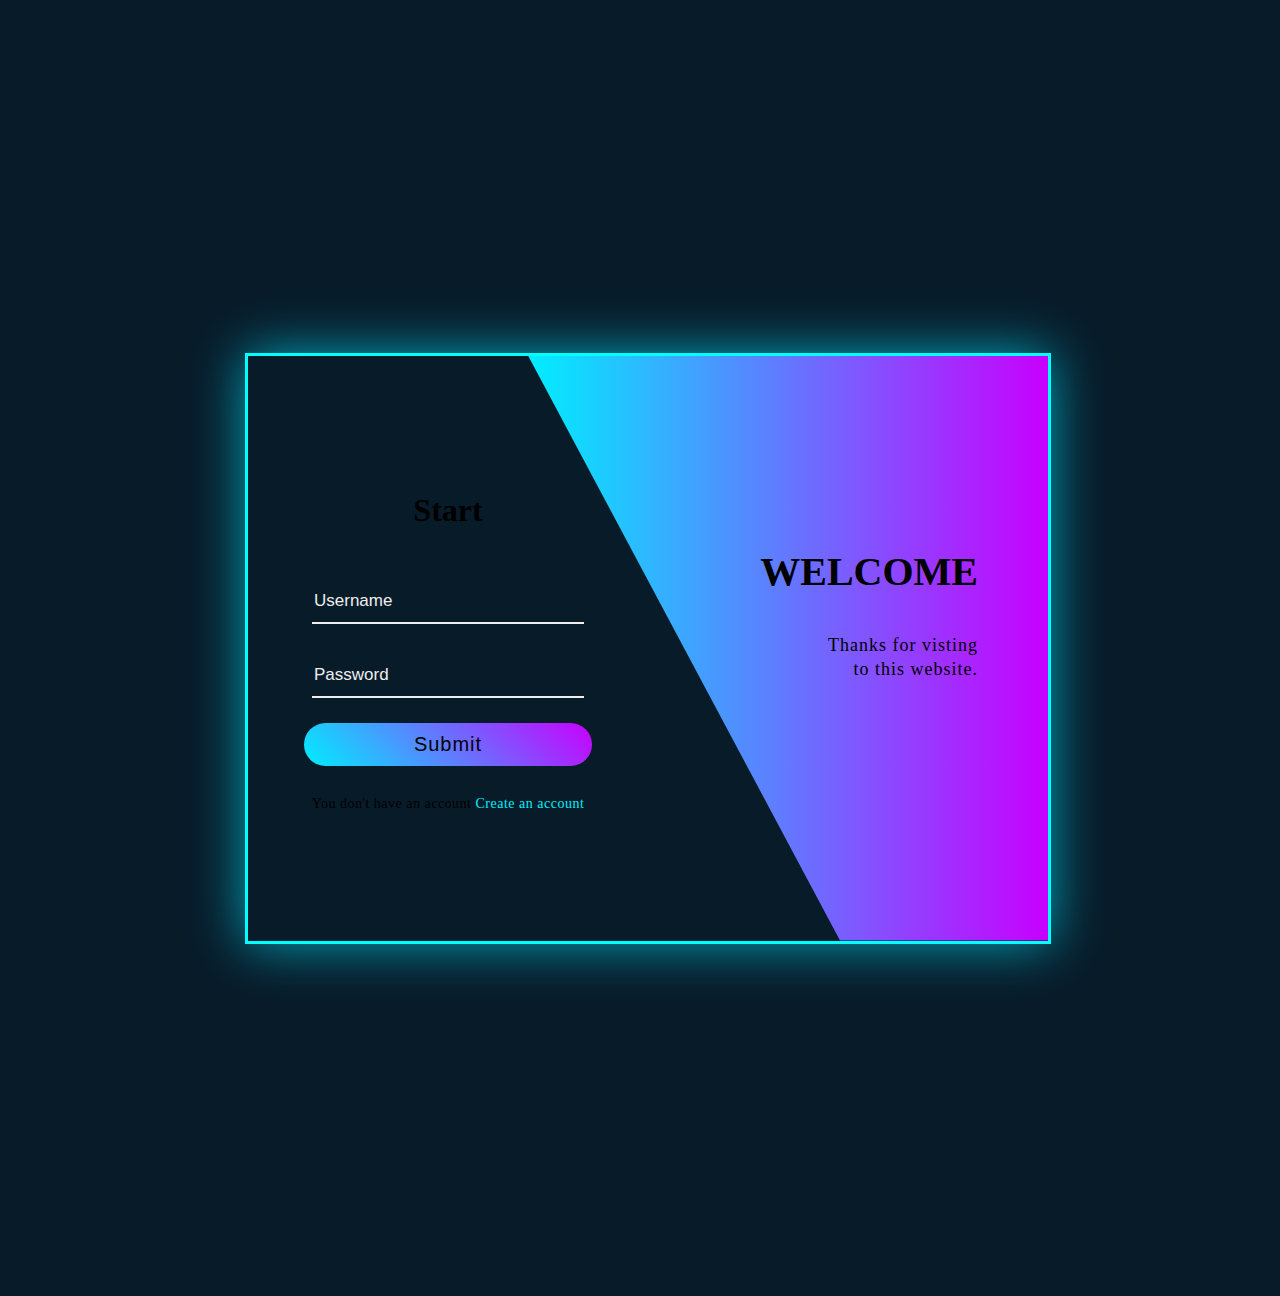
==== index.html @ b0287636 "initial comment" ====
<!DOCTYPE html>
<html class="html__responsive" lang="en">
<head>
    <meta charset="UTF-8">
    <meta name="viewport" content="width=device-width, initial-scale=1.0">
    <link rel="stylesheet" href="style.css">
    <link rel="stylesheet" href="cl-icon/css/all.min.css">
    <title>Form</title>
</head>
<body>
    <div class="wrapper">
        <form action="" class="form">
            <h1 title="">Start</h1>
            <div class="inp">
                <input type="text" name="" id="" class="input" placeholder="Username">
                <i class="fa-solid fa-user"></i>
            </div>
            <div class="inp">
                <input type="password" name="" id="" class="input" placeholder="Password">
                <i class="fa-solid fa-lock"></i>
            </div>
            <button class="submit">Submit</button>
            <p class="footer">You don't have an account
                <a href="#" class="link">Create an account</a></p>
        </form>
        <div></div>
        <div class="banner">
            <h1 class="wel_text">WELCOME</h1>
            <p class="para" > Thanks for visting <br> to this website.</p>
        </div>
    </div>
</body>
</html>
---- style.css ----
v*{
    margin: 0%;
    padding: 0%;
    font-family: arial;
    color: #fff;
}
body{
    width: 100vw;
    height: 100vw;
    background: #081b29;
    display: grid;
    justify-content:center;
    align-content: center;
}
 ::-webkit-input-placeholder{
    color: #eee;
}
.wrapper{
    position: relative;
    width: 800px;
    height: 65vh;
    display: grid;
    grid-template-columns: 1fr 1fr;
    border: 3px solid #00ffff;
    box-shadow: 0 0 50px 0 #00a6bc;
}
.form{
    display: flex;
    flex-direction: column;
    justify-content: center;
    align-items: center;
}
.tittle{
    font-size: 35px;
}
.inp{
    padding-bottom: 10px;
    border-bottom: 2px solid #eee;
}
.input{
    border: none;
    outline: none;
    background: none;
    width: 260px;
    margin-top: 40px;
    padding-right: 10px;
    font-size: 17px;
    color: #0ef;
}
.submit{
    border: none;
    outline: none;
    width: 288px;
    margin-top: 25px;
    padding: 10px 0;
    font-size: 20px;
    border-radius: 40px;
    letter-spacing: 1px;
    cursor: pointer;
    background: linear-gradient(45deg, #0ef, #c800ff);
}
.footer{
    margin-top: 30px;
    letter-spacing: 0.5px;
    font-size: 14px;
}
.link{
    color: #0ef;
    text-decoration: none;
}
.banner{
    position: absolute;
    top: 0;
    right: 0;
    width: 450px;
    height: 100%;
    background: linear-gradient(to right, #0ef, #c800ff);
    clip-path: polygon(0 0, 100% 0, 100% 100%, 60% 100%);
    padding-right: 70px;
    text-align: right;
    display: flex;
    flex-direction: column;
    justify-content: center;
    align-items: flex-end;
}
.wel_text{
    font-size: 40px;
    margin-top: -50px;
    line-height: 50px;
}
.para{
    margin-top: 10px;
    font-size: 18px;
    line-height: 24px;
    letter-spacing: 1px;
}
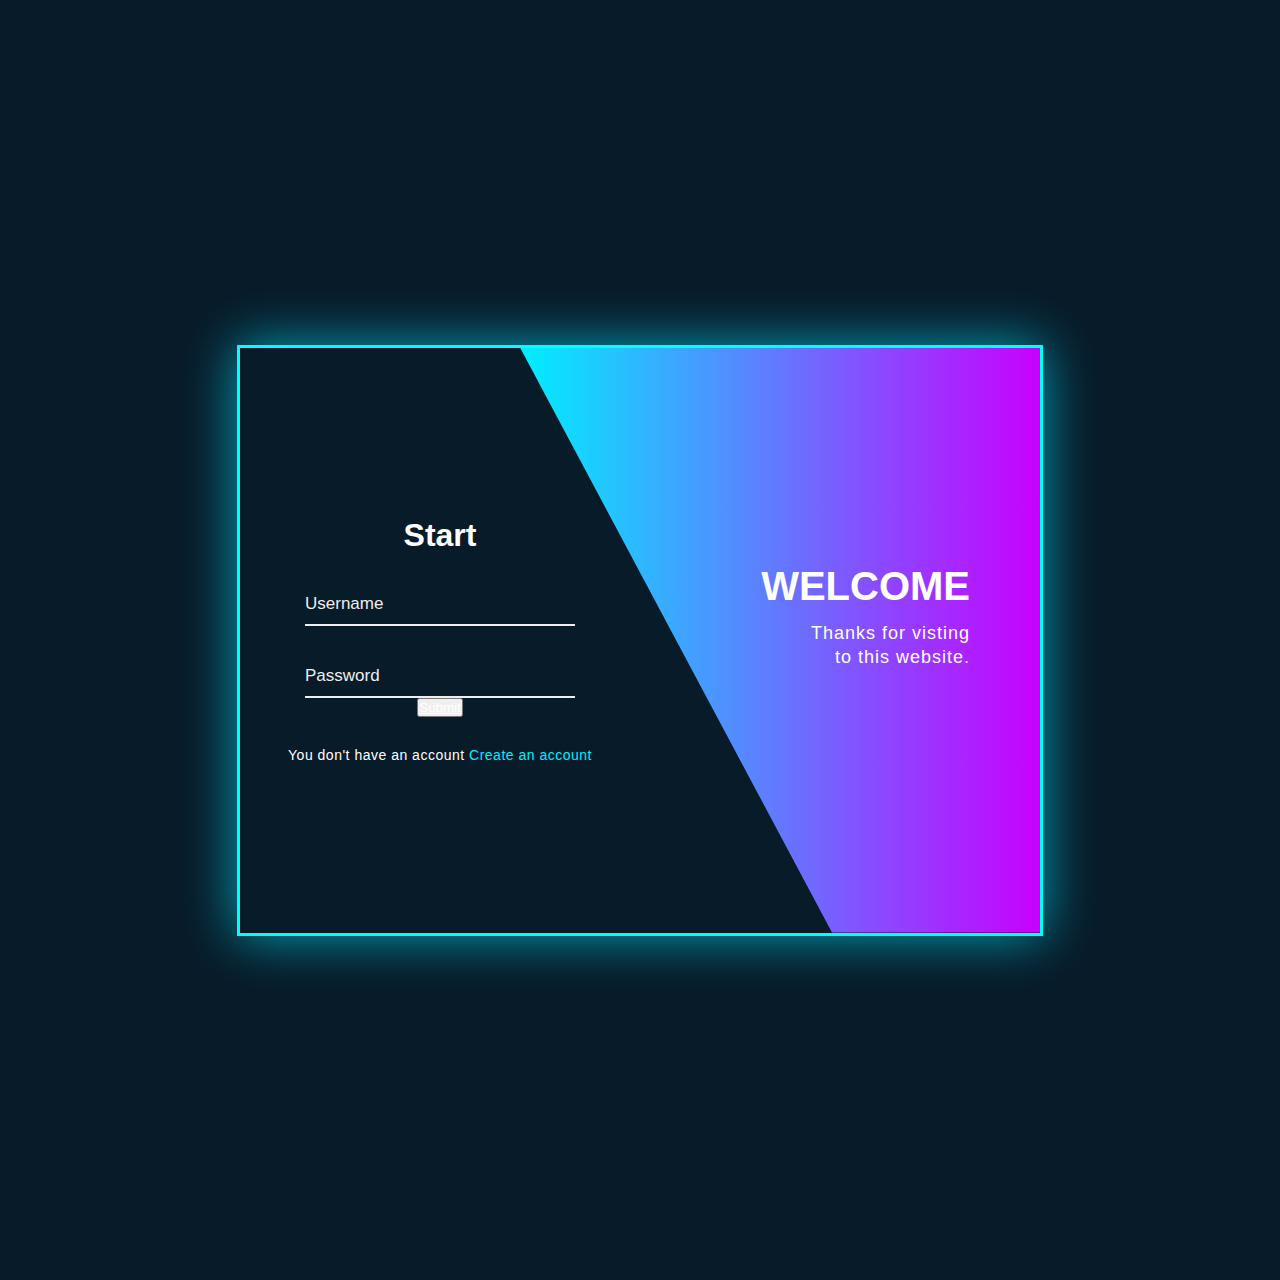
==== commit 883cf8d5: "add form" ====
--- a/index.html
+++ b/index.html
@@ -19,7 +19,7 @@
                 <input type="password" name="" id="" class="input" placeholder="Password">
                 <i class="fa-solid fa-lock"></i>
             </div>
-            <button class="submit">Submit</button>
+            <button type="button"> <a href="form.html">Submit</a></button>
             <p class="footer">You don't have an account
                 <a href="#" class="link">Create an account</a></p>
         </form>
--- a/style.css
+++ b/style.css
@@ -1,4 +1,4 @@
-v*{
+*{
     margin: 0%;
     padding: 0%;
     font-family: arial;
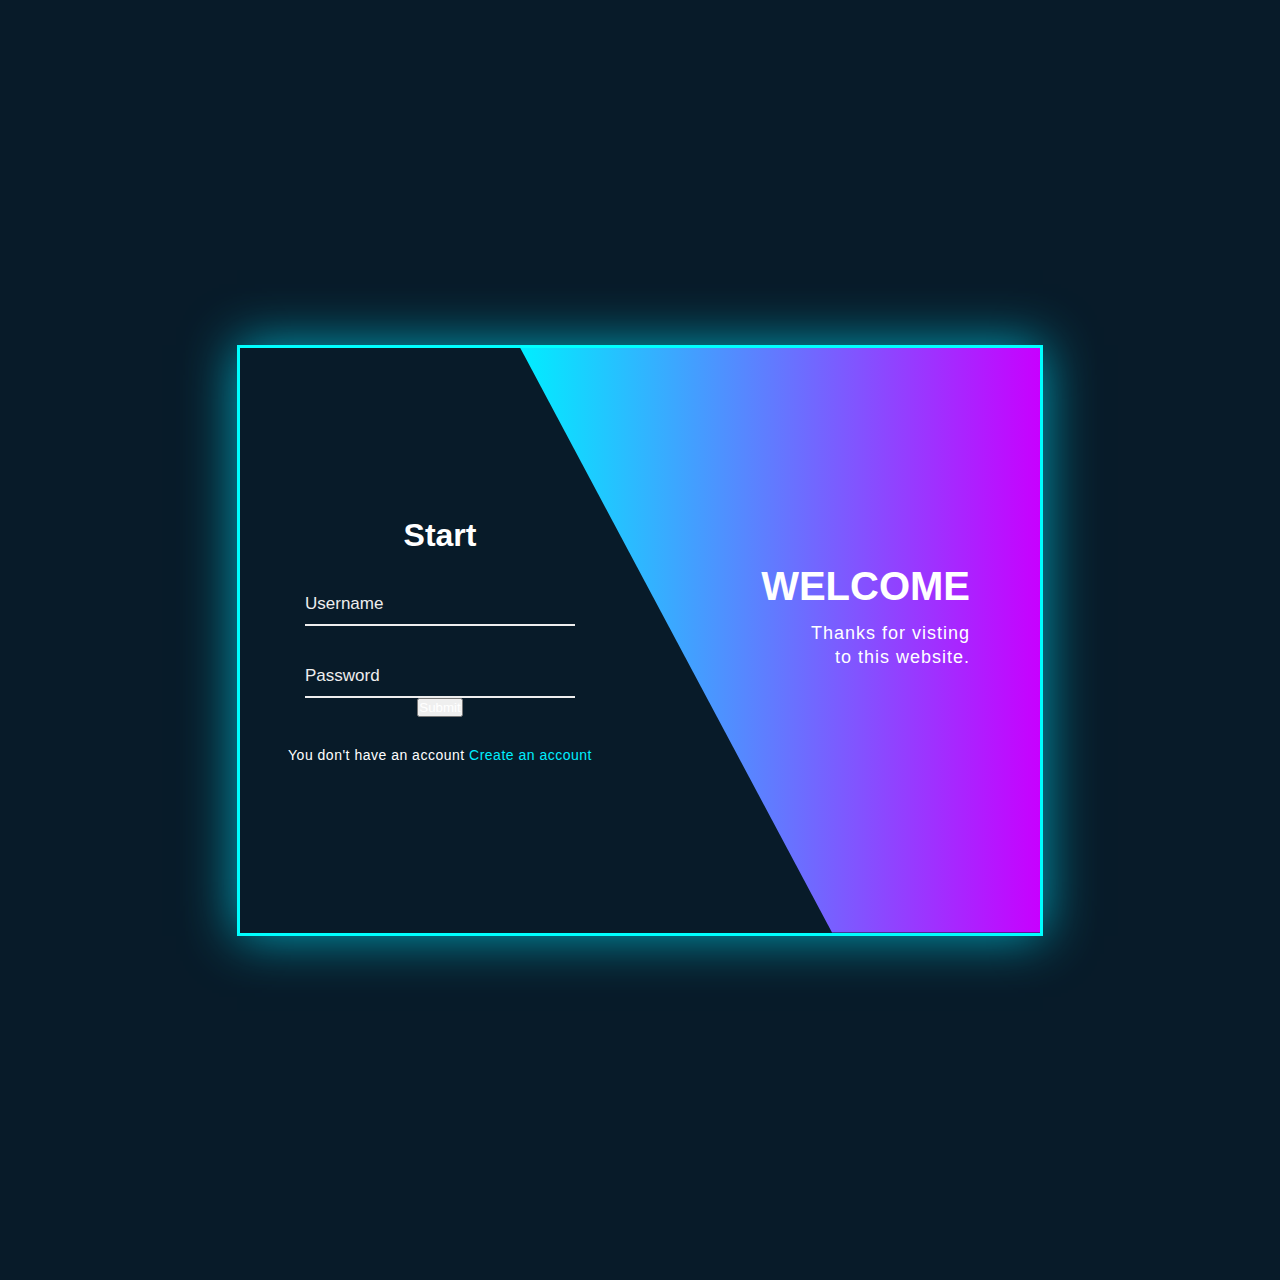
==== commit e3728be9: "add new things" ====
--- a/index.html
+++ b/index.html
@@ -19,7 +19,7 @@
                 <input type="password" name="" id="" class="input" placeholder="Password">
                 <i class="fa-solid fa-lock"></i>
             </div>
-            <button type="button"> <a href="form.html">Submit</a></button>
+            <button type="button"> <a href="form.html"></a>Submit</button>
             <p class="footer">You don't have an account
                 <a href="#" class="link">Create an account</a></p>
         </form>
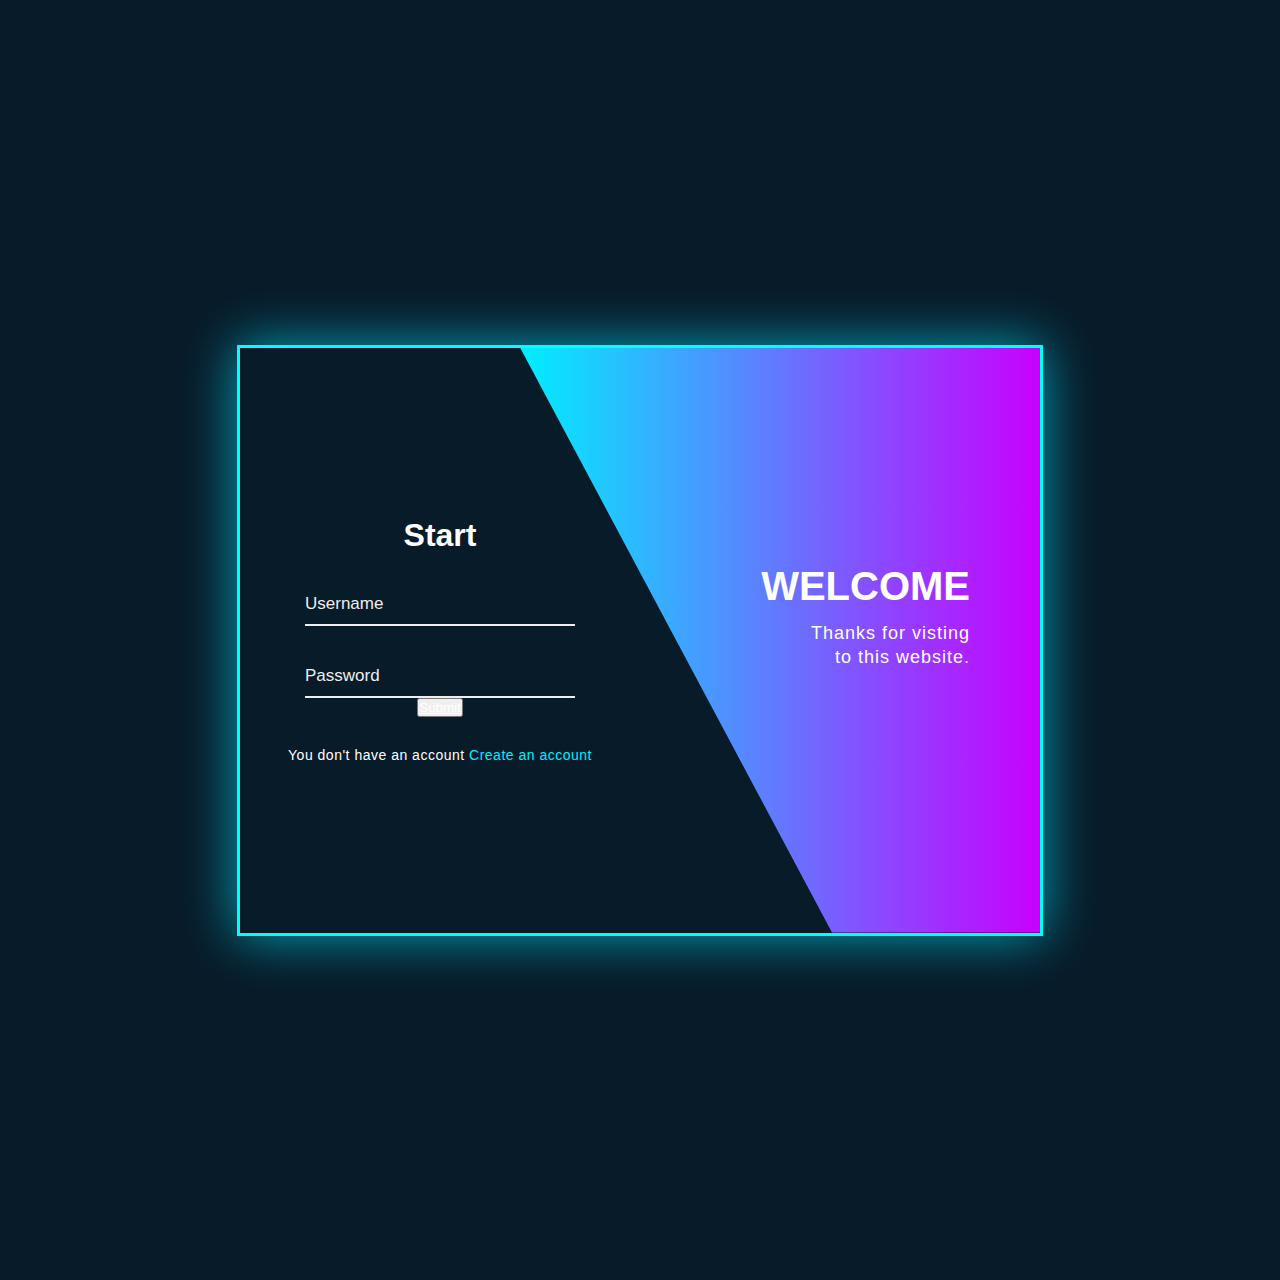
==== commit 27b40c17: "add new" ====
--- a/index.html
+++ b/index.html
@@ -19,7 +19,7 @@
                 <input type="password" name="" id="" class="input" placeholder="Password">
                 <i class="fa-solid fa-lock"></i>
             </div>
-            <button type="button"> <a href="form.html"></a>Submit</button>
+            <button class="button"> <a href="form.html">Submit</a></button>
             <p class="footer">You don't have an account
                 <a href="#" class="link">Create an account</a></p>
         </form>
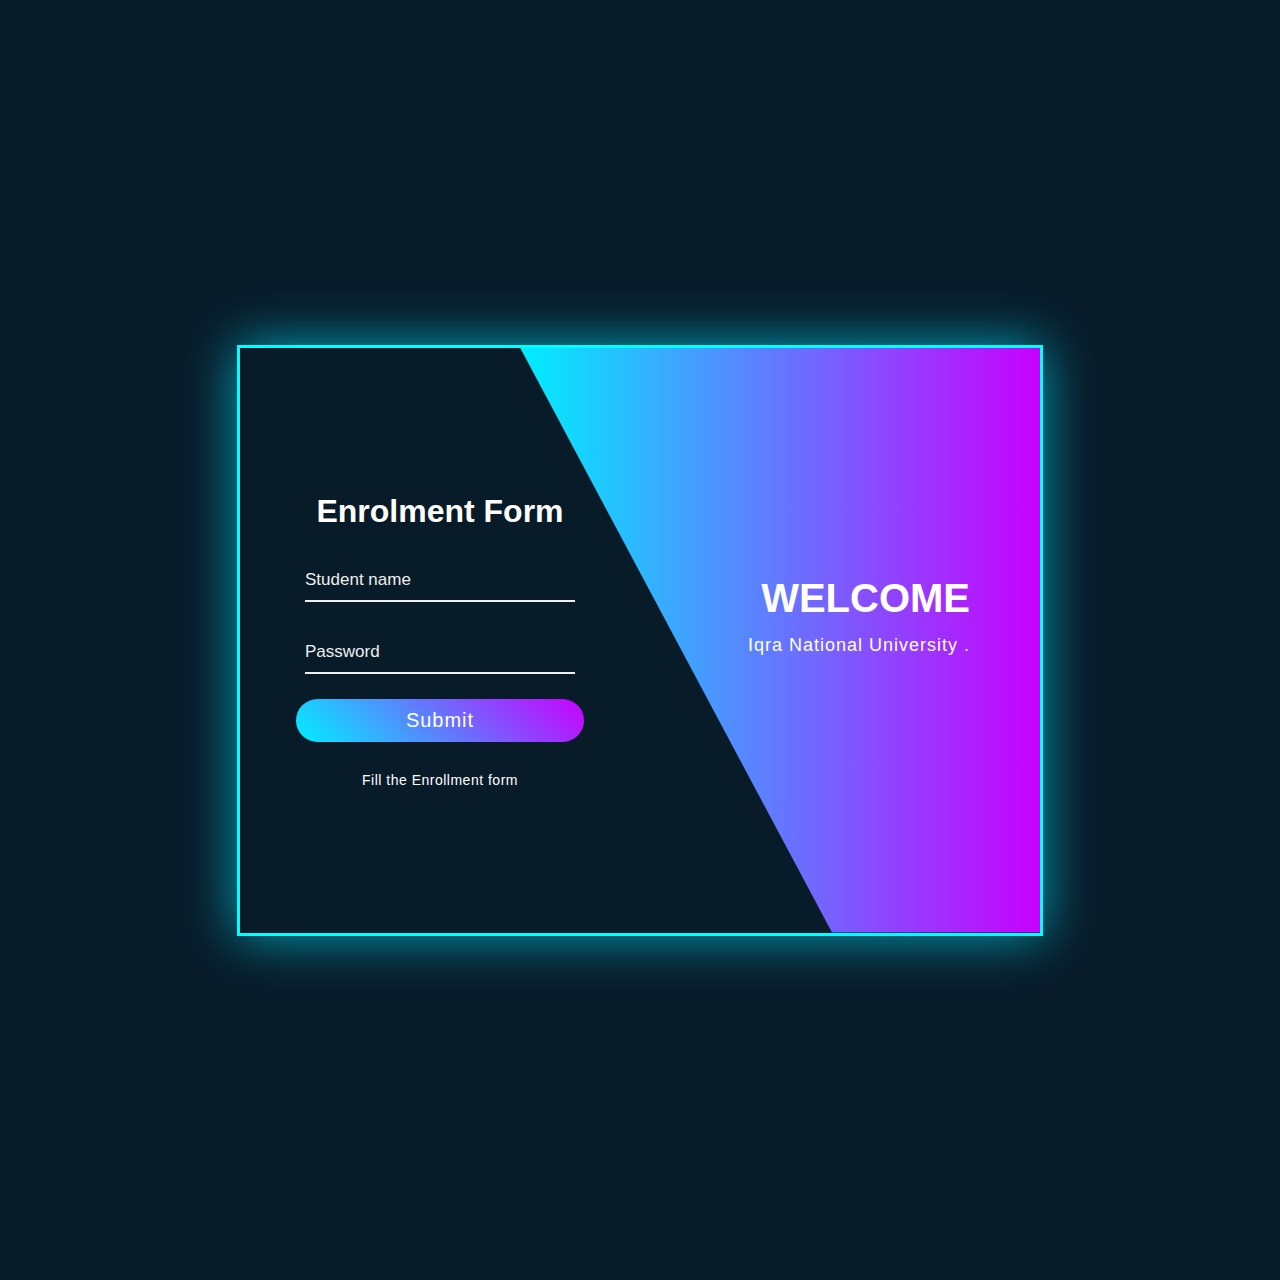
==== commit 4aefd99d: "add" ====
--- a/index.html
+++ b/index.html
@@ -10,23 +10,23 @@
 <body>
     <div class="wrapper">
         <form action="" class="form">
-            <h1 title="">Start</h1>
+            <h1 title="">Enrolment Form </h1>
             <div class="inp">
-                <input type="text" name="" id="" class="input" placeholder="Username">
+                <input type="text" name="" id="" class="input" placeholder="Student name">
                 <i class="fa-solid fa-user"></i>
             </div>
             <div class="inp">
                 <input type="password" name="" id="" class="input" placeholder="Password">
                 <i class="fa-solid fa-lock"></i>
             </div>
-            <button class="button"> <a href="form.html">Submit</a></button>
-            <p class="footer">You don't have an account
-                <a href="#" class="link">Create an account</a></p>
+            <button class="submit">Submit</a></button>
+            <p class="footer">Fill the Enrollment form
+                <a href="form.html" class="link"></a></p>
         </form>
         <div></div>
         <div class="banner">
             <h1 class="wel_text">WELCOME</h1>
-            <p class="para" > Thanks for visting <br> to this website.</p>
+            <p class="para" > Iqra National University .</p>
         </div>
     </div>
 </body>
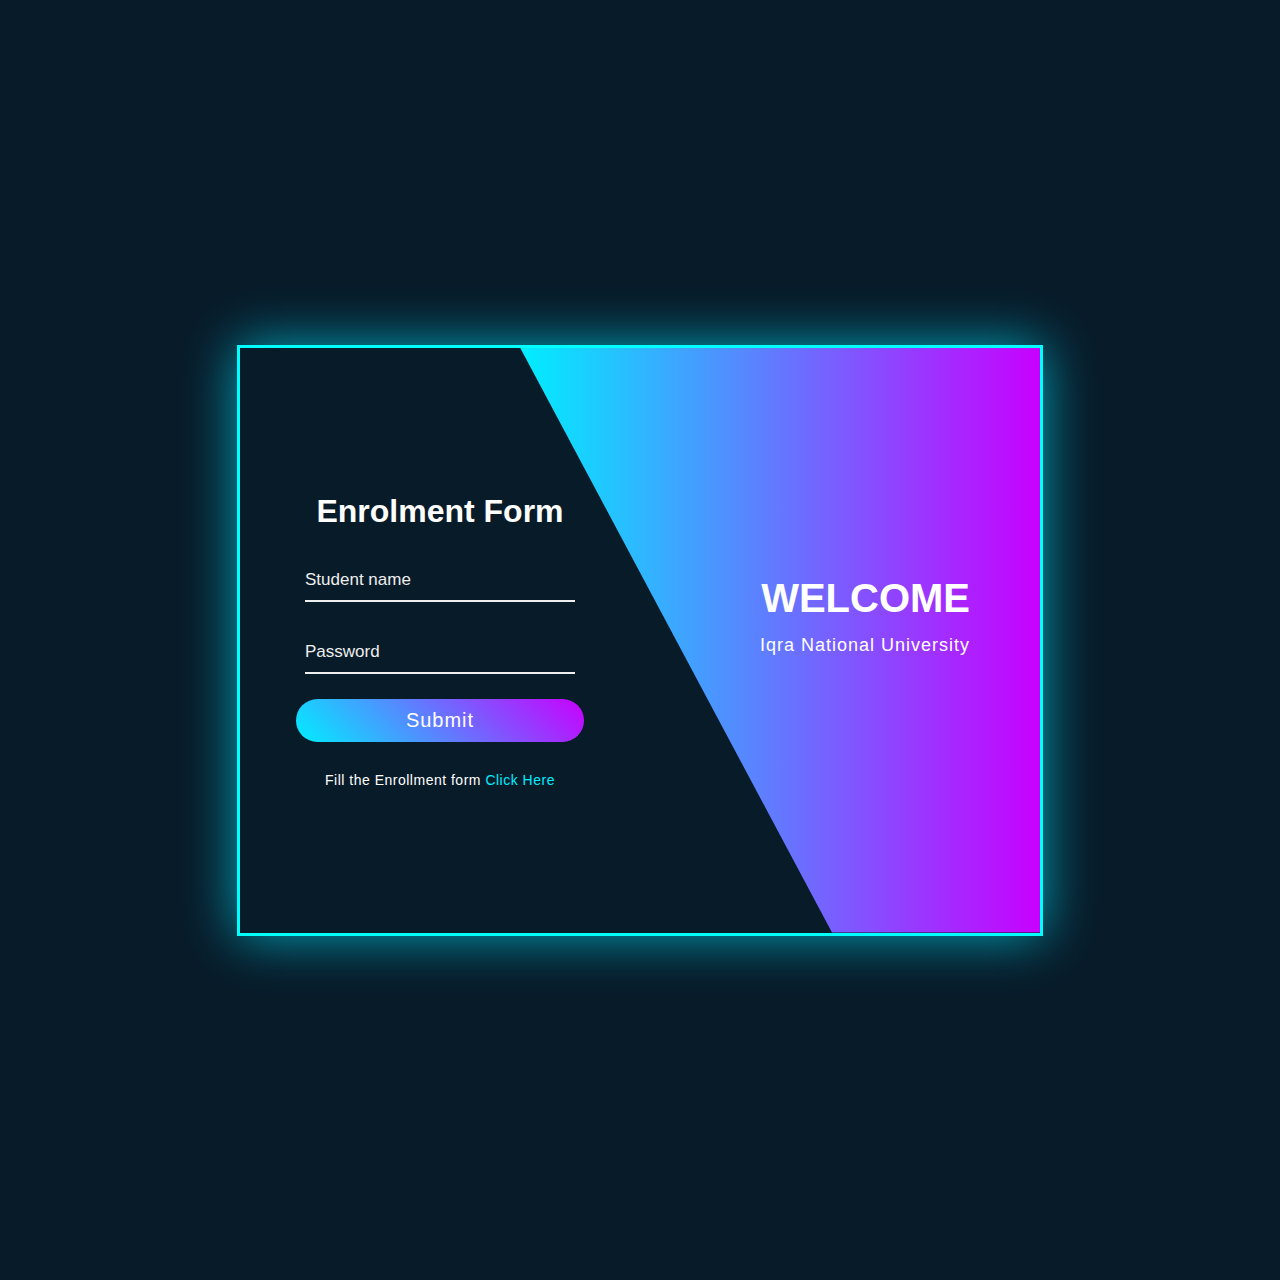
==== commit 00a2c803: "add the new thing" ====
--- a/index.html
+++ b/index.html
@@ -21,12 +21,12 @@
             </div>
             <button class="submit">Submit</a></button>
             <p class="footer">Fill the Enrollment form
-                <a href="form.html" class="link"></a></p>
+                <a href="form.html" class="link">Click Here</a></p>
         </form>
         <div></div>
         <div class="banner">
             <h1 class="wel_text">WELCOME</h1>
-            <p class="para" > Iqra National University .</p>
+            <p class="para" > Iqra National University </p>
         </div>
     </div>
 </body>
